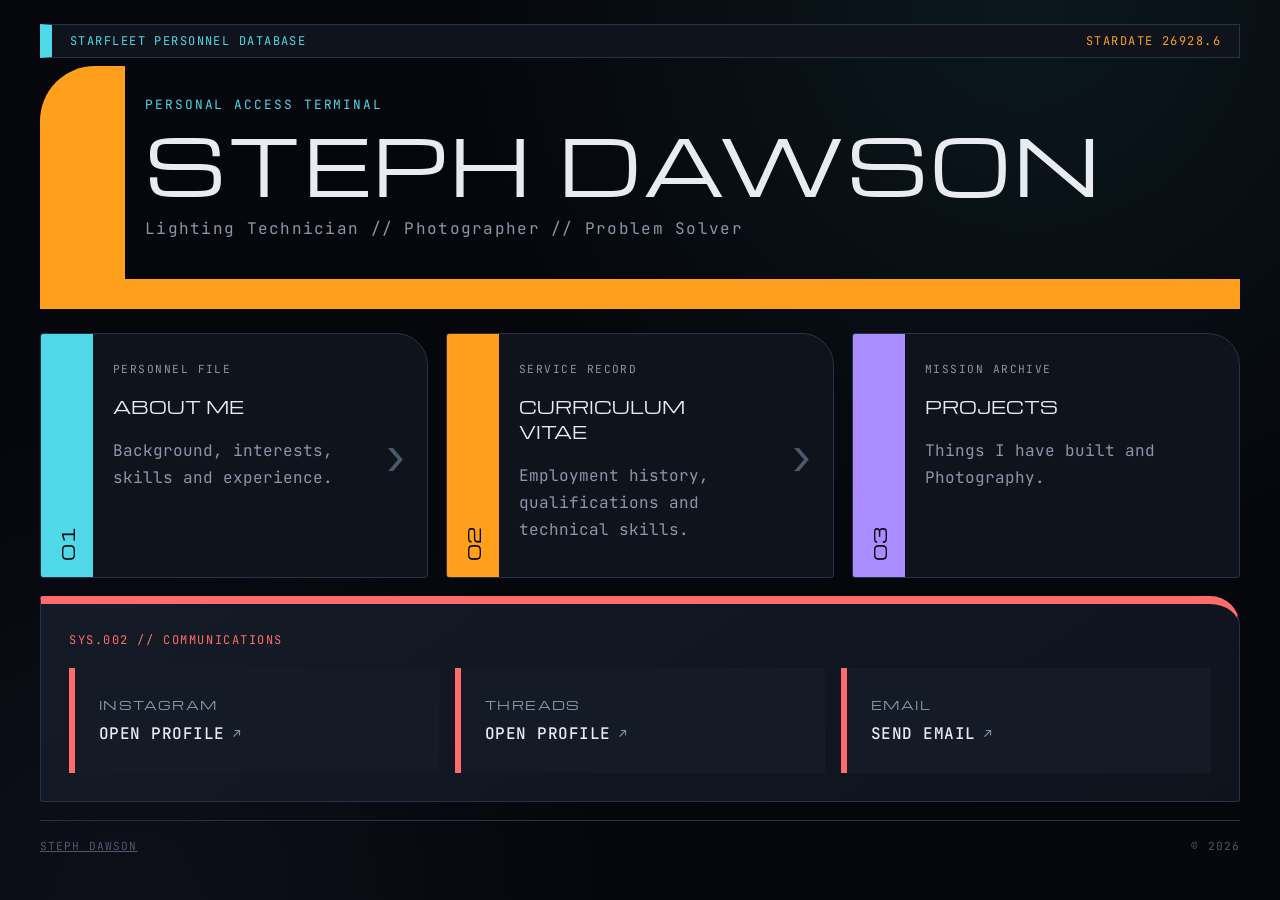
==== index.html @ d088d991 "Add files via upload" ====
<!DOCTYPE html>
<html lang="en">
<head>
  <meta charset="UTF-8">

  <meta
    name="viewport"
    content="width=device-width, initial-scale=1.0"
  >

  <meta
    name="description"
    content="Personal website and project portfolio for Steph Dawson."
  >

  <title>Steph Dawson // Home</title>

  <link rel="preconnect" href="https://fonts.googleapis.com">

  <link rel="preconnect" href="https://fonts.gstatic.com" crossorigin>

  <link
    href="https://fonts.googleapis.com/css2?family=JetBrains+Mono:wght@400;500;700&family=Michroma&display=swap"
    rel="stylesheet"
  >

  <link rel="stylesheet" href="style.css">
</head>

<body>

  <header class="site-header">

    <div class="stardate-bar">
      <span>STARFLEET PERSONNEL DATABASE</span>

      <span id="stardate">
        STARDATE ----.-
      </span>
    </div>

    <div class="lcars-header">

      <div class="header-elbow" aria-hidden="true"></div>

      <div class="header-content">

        <p class="system-label">
          PERSONAL ACCESS TERMINAL
        </p>

        <h1>STEPH DAWSON</h1>

        <p class="header-subtitle">
          Lighting Technician // Photographer // Problem Solver
        </p>

      </div>

    </div>

  </header>

  <main class="home-grid">


    <a class="navigation-card about-card" href="about.html">

      <div class="card-number">01</div>

      <div class="card-content">
        <p class="card-label">PERSONNEL FILE</p>
        <h2>ABOUT ME</h2>
        <p>
          Background, interests, skills and experience.
        </p>
      </div>

      <span class="card-arrow" aria-hidden="true">›</span>

    </a>

    <a class="navigation-card cv-card" href="cv.html">

      <div class="card-number">02</div>

      <div class="card-content">
        <p class="card-label">SERVICE RECORD</p>
        <h2>CURRICULUM VITAE</h2>
        <p>
          Employment history, qualifications and technical skills.
        </p>
      </div>

      <span class="card-arrow" aria-hidden="true">›</span>

    </a>

    <a class="navigation-card projects-card" href="projects.html">

      <div class="card-number">03</div>

      <div class="card-content">
        <p class="card-label">MISSION ARCHIVE</p>
        <h2>PROJECTS</h2>
        <p>
          Things I have built and Photography.
        </p>
      </div>

      <span class="card-arrow" aria-hidden="true"></span>

    </a>

<section class="communications-panel">

    <p class="communications-heading">
      SYS.002 // COMMUNICATIONS
    </p>

    <div class="communications-grid">

      <a
        class="communications-link"
        href="https://www.instagram.com/celestialteapot/"
        target="_blank"
        rel="noopener noreferrer"
      >
        <span class="communications-name">INSTAGRAM</span>

        <span class="communications-action">
          OPEN PROFILE <span aria-hidden="true">↗</span>
        </span>
      </a>

      <a
        class="communications-link"
        href="https://www.threads.net/@celestialteapot"
        target="_blank"
        rel="noopener noreferrer"
      >
        <span class="communications-name">THREADS</span>

        <span class="communications-action">
          OPEN PROFILE <span aria-hidden="true">↗</span>
        </span>
      </a>

      <a
        class="communications-link"
        href="mailto:celestialteapot@live.co.uk"
      >
        <span class="communications-name">EMAIL</span>

        <span class="communications-action">
          SEND EMAIL <span aria-hidden="true">↗</span>
        </span>
      </a>

    </div>

  </section>
  </main>

  <footer class="site-footer">

    <span><a href="mailto:celestialteapot@live.co.uk">STEPH DAWSON</a></span>

    <span id="current-year"></span>

  </footer>

  <script src="app.js"></script>

</body>
</html>
---- style.css ----
:root {
  --void: #05070c;
  --panel: #0e131c;
  --panel-2: #141b27;
  --panel-hover: #192333;
  --line: #283246;

  --amber: #ff9f1c;
  --amber-dark: #8d5d18;

  --cyan: #4fd8e8;
  --cyan-dark: #1f5963;

  --violet: #a98cff;
  --violet-dark: #51437f;

  --coral: #ff6b6b;
  --coral-dark: #743737;

  --mint: #6ee7b7;
  --mint-dark: #285f4b;

  --text: #e8ecf1;
  --text-dim: #8c96a8;
  --text-faint: #4d586b;

  --content-width: 1200px;
}

* {
  box-sizing: border-box;
}

html {
  scroll-behavior: smooth;
}

body {
  margin: 0;
  min-height: 100vh;
  background:
    radial-gradient(
      circle at 80% 0%,
      rgba(79, 216, 232, 0.08),
      transparent 35rem
    ),
    radial-gradient(
      circle at 10% 100%,
      rgba(169, 140, 255, 0.06),
      transparent 30rem
    ),
    var(--void);
  color: var(--text);
  font-family: "JetBrains Mono", monospace;
}

a {
  color: inherit;
}

.site-header {
  width: min(var(--content-width), calc(100% - 40px));
  margin: 0 auto;
  padding-top: 24px;
}

.stardate-bar {
  display: flex;
  justify-content: space-between;
  gap: 20px;
  margin-bottom: 8px;
  padding: 8px 18px;
  background: var(--panel);
  border: 1px solid var(--line);
  border-left: 12px solid var(--cyan);
  color: var(--cyan);
  font-size: 0.75rem;
  letter-spacing: 0.12em;
}

#stardate {
  color: var(--amber);
  text-align: right;
}

.lcars-header {
  display: grid;
  grid-template-columns: 105px minmax(0, 1fr);
  min-height: 210px;
}

.header-elbow {
  position: relative;
  margin-right: 20px;
  background: var(--amber);
  border-radius: 55px 0 0 0;
}

.header-elbow::after {
  content: "";
  position: absolute;
  right: -20px;
  bottom: 0;
  width: 85px;
  height: 30px;
  background: var(--amber);
}

.header-content {
  display: flex;
  flex-direction: column;
  justify-content: center;
  padding: 30px 10px 40px 0;
  border-bottom: 30px solid var(--amber);
}

.system-label {
  margin: 0 0 10px;
  color: var(--cyan);
  font-size: 0.8rem;
  letter-spacing: 0.15em;
}

h1,
h2,
h3 {
  font-family: "Michroma", sans-serif;
  font-weight: 400;
}

h1 {
  margin: 0;
  font-size: clamp(2.2rem, 6vw, 5.2rem);
  line-height: 1.05;
  letter-spacing: 0.03em;
}

.header-subtitle {
  margin: 14px 0 0;
  color: var(--text-dim);
  font-size: clamp(0.75rem, 2vw, 1rem);
  letter-spacing: 0.08em;
}

.main-navigation {
  display: grid;
  grid-template-columns: repeat(4, 1fr);
  gap: 8px;
  margin-top: 12px;
}

.nav-link {
  padding: 12px 16px;
  background: var(--panel-2);
  border: 1px solid var(--line);
  border-radius: 3px 18px 3px 3px;
  color: var(--text-dim);
  font-family: "Michroma", sans-serif;
  font-size: 0.72rem;
  text-align: center;
  text-decoration: none;
  transition:
    background 160ms ease,
    color 160ms ease,
    border-color 160ms ease;
}

.nav-link:hover,
.nav-link:focus-visible {
  background: var(--panel-hover);
  border-color: var(--cyan);
  color: var(--cyan);
}

.nav-link.active {
  background: var(--cyan);
  border-color: var(--cyan);
  color: var(--void);
}

.home-grid {
  display: grid;
  grid-template-columns: repeat(12, 1fr);
  gap: 18px;
  width: min(var(--content-width), calc(100% - 40px));
  margin: 24px auto 0;
}

.welcome-panel,
.information-panel {
  background: linear-gradient(
    145deg,
    var(--panel-2),
    var(--panel)
  );
  border: 1px solid var(--line);
}

.welcome-panel {
  grid-column: span 12;
  padding: 34px;
  border-top: 8px solid var(--violet);
  border-radius: 3px 35px 3px 3px;
}

.panel-code {
  margin: 0 0 18px;
  color: var(--violet);
  font-size: 0.75rem;
  letter-spacing: 0.13em;
}

.welcome-panel h2 {
  margin: 0 0 20px;
  font-size: clamp(1.25rem, 3vw, 2rem);
}

.welcome-panel p {
  max-width: 790px;
  line-height: 1.8;
}

.welcome-text {
  color: var(--cyan);
  font-size: 1.1rem;
}

.status-line {
  display: flex;
  align-items: center;
  gap: 10px;
  margin-top: 28px;
  color: var(--mint);
  font-size: 0.8rem;
  letter-spacing: 0.12em;
}

.status-light {
  width: 11px;
  height: 11px;
  background: var(--mint);
  border-radius: 50%;
  animation: status-pulse 2s infinite;
}

@keyframes status-pulse {
  0%,
  100% {
    opacity: 1;
  }

  50% {
    opacity: 0.35;
  }
}

.navigation-card {
  position: relative;
  display: grid;
  grid-template-columns: auto 1fr auto;
  align-items: stretch;
  min-height: 245px;
  overflow: hidden;
  background: var(--panel);
  border: 1px solid var(--line);
  border-radius: 3px 32px 3px 3px;
  text-decoration: none;
  transition:
    transform 160ms ease,
    background 160ms ease,
    border-color 160ms ease;
}

.navigation-card:hover,
.navigation-card:focus-visible {
  background: var(--panel-hover);
  transform: translateY(-4px);
}

.navigation-card:focus-visible {
  outline: 2px solid var(--text);
  outline-offset: 4px;
}

.about-card {
  grid-column: span 4;
}

.cv-card {
  grid-column: span 4;
}

.projects-card {
  grid-column: span 4;
}

.card-number {
  display: flex;
  align-items: flex-end;
  padding: 16px 13px;
  color: var(--void);
  font-family: "Michroma", sans-serif;
  font-size: 1.15rem;
  writing-mode: vertical-rl;
  transform: rotate(180deg);
}

.about-card .card-number {
  background: var(--cyan);
}

.cv-card .card-number {
  background: var(--amber);
}

.projects-card .card-number {
  background: var(--violet);
}

.about-card:hover {
  border-color: var(--cyan);
}

.cv-card:hover {
  border-color: var(--amber);
}

.projects-card:hover {
  border-color: var(--violet);
}

.card-content {
  padding: 28px 20px;
}

.card-label {
  margin: 0 0 18px;
  color: var(--text-dim);
  font-size: 0.7rem;
  letter-spacing: 0.13em;
}

.card-content h2 {
  margin: 0 0 18px;
  font-size: 1.05rem;
  line-height: 1.5;
}

.card-content p:last-child {
  margin: 0;
  color: var(--text-dim);
  line-height: 1.7;
}

.card-arrow {
  display: flex;
  align-items: center;
  padding: 0 17px;
  color: var(--text-faint);
  font-size: 3rem;
}

.navigation-card:hover .card-arrow {
  color: var(--text);
}

.information-panel {
  grid-column: span 12;
  padding: 28px;
  border-top: 8px solid var(--coral);
  border-radius: 3px 30px 3px 3px;
}

.information-panel .panel-code {
  color: var(--coral);
}

.information-grid {
  display: grid;
  grid-template-columns: repeat(3, 1fr);
  gap: 14px;
}

.information-grid > div {
  padding: 18px;
  background: var(--panel-2);
  border-left: 6px solid var(--coral);
}

.information-label {
  display: block;
  margin-bottom: 10px;
  color: var(--text-dim);
  font-size: 0.7rem;
  letter-spacing: 0.12em;
}

.information-grid strong {
  color: var(--text);
  font-size: 0.85rem;
  font-weight: 500;
}

.site-footer {
  display: flex;
  justify-content: space-between;
  width: min(var(--content-width), calc(100% - 40px));
  margin: 18px auto 0;
  padding: 18px 0 35px;
  border-top: 1px solid var(--line);
  color: var(--text-faint);
  font-size: 0.7rem;
  letter-spacing: 0.1em;
}

@media (max-width: 850px) {
  .about-card,
  .cv-card,
  .projects-card {
    grid-column: span 12;
    min-height: 190px;
  }

  .information-grid {
    grid-template-columns: 1fr;
  }
}

@media (max-width: 650px) {
  .site-header,
  .home-grid,
  .site-footer {
    width: min(100% - 24px, var(--content-width));
  }

  .stardate-bar {
    align-items: flex-start;
    flex-direction: column;
  }

  #stardate {
    text-align: left;
  }

  .lcars-header {
    grid-template-columns: 45px minmax(0, 1fr);
    min-height: 170px;
  }

  .header-elbow {
    margin-right: 12px;
    border-radius: 25px 0 0 0;
  }

  .header-elbow::after {
    right: -12px;
    width: 38px;
    height: 20px;
  }

  .header-content {
    padding-right: 0;
    border-bottom-width: 20px;
  }

  .main-navigation {
    grid-template-columns: repeat(2, 1fr);
  }

  .welcome-panel {
    padding: 24px;
  }

  .navigation-card {
    grid-template-columns: 44px 1fr 35px;
  }

  .card-number {
    padding: 12px 9px;
    font-size: 0.9rem;
  }

  .card-content {
    padding: 22px 16px;
  }
}

/* ======================================================
   Communications panel
   ====================================================== */

.communications-panel {
  grid-column: span 12;
  width: 100%;
  min-width: 0;
  padding: 28px;
  background: linear-gradient(
    145deg,
    var(--panel-2),
    var(--panel)
  );
  border: 1px solid var(--line);
  border-top: 8px solid var(--coral);
  border-radius: 3px 30px 3px 3px;
}

.communications-heading {
  margin: 0 0 20px;
  color: var(--coral);
  font-size: 0.75rem;
  letter-spacing: 0.13em;
}

.communications-grid {
  display: grid;
  grid-template-columns: repeat(3, minmax(0, 1fr));
  gap: 16px;
  width: 100%;
}

.communications-link {
  display: flex;
  flex-direction: column;
  justify-content: center;
  min-width: 0;
  min-height: 105px;
  padding: 20px 24px;
  background: var(--panel-2);
  border-left: 6px solid var(--coral);
  color: var(--text);
  text-decoration: none;
  transition:
    background 160ms ease,
    border-color 160ms ease,
    transform 160ms ease;
}

.communications-name {
  display: block;
  margin-bottom: 10px;
  color: var(--text-dim);
  font-family: "Michroma", sans-serif;
  font-size: 0.72rem;
  font-weight: 400;
  letter-spacing: 0.12em;
}

.communications-action {
  display: inline-flex;
  align-items: center;
  gap: 8px;
  color: var(--text);
  font-family: "JetBrains Mono", monospace;
  font-size: 1rem;
  font-weight: 500;
  letter-spacing: 0.03em;
}

.communications-action span {
  color: var(--text-dim);
  font-size: 0.8rem;
}

.communications-link:hover,
.communications-link:focus-visible {
  background: var(--panel-hover);
  border-left-color: var(--cyan);
  transform: translateY(-2px);
}

.communications-link:hover .communications-name,
.communications-link:hover .communications-action,
.communications-link:focus-visible .communications-name,
.communications-link:focus-visible .communications-action {
  color: var(--cyan);
}

.communications-link:focus-visible {
  outline: 2px solid var(--cyan);
  outline-offset: 3px;
}

@media (max-width: 850px) {
  .communications-grid {
    grid-template-columns: 1fr;
  }
}

@media (max-width: 650px) {
  .communications-panel {
    padding: 22px;
  }

  .communications-link {
    min-height: 90px;
  }
}
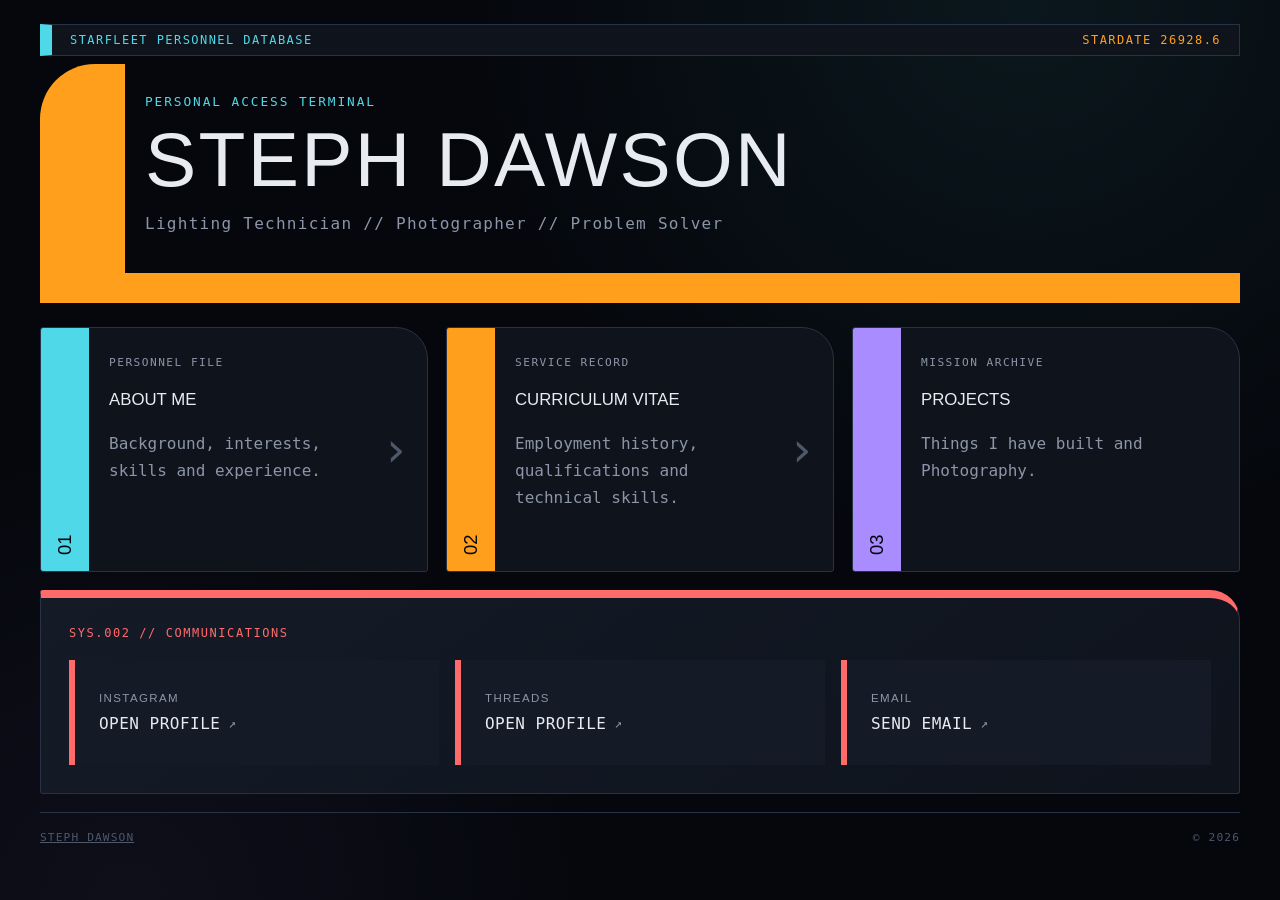
==== commit 0115690d: "Fix HTML structure and remove unnecessary elements" ====
--- a/index.html
+++ b/index.html
@@ -14,15 +14,6 @@
   >
 
   <title>Steph Dawson // Home</title>
-
-  <link rel="preconnect" href="https://fonts.googleapis.com">
-
-  <link rel="preconnect" href="https://fonts.gstatic.com" crossorigin>
-
-  <link
-    href="https://fonts.googleapis.com/css2?family=JetBrains+Mono:wght@400;500;700&family=Michroma&display=swap"
-    rel="stylesheet"
-  >
 
   <link rel="stylesheet" href="style.css">
 </head>
@@ -173,4 +164,4 @@
   <script src="app.js"></script>
 
 </body>
-</html>+</html>
